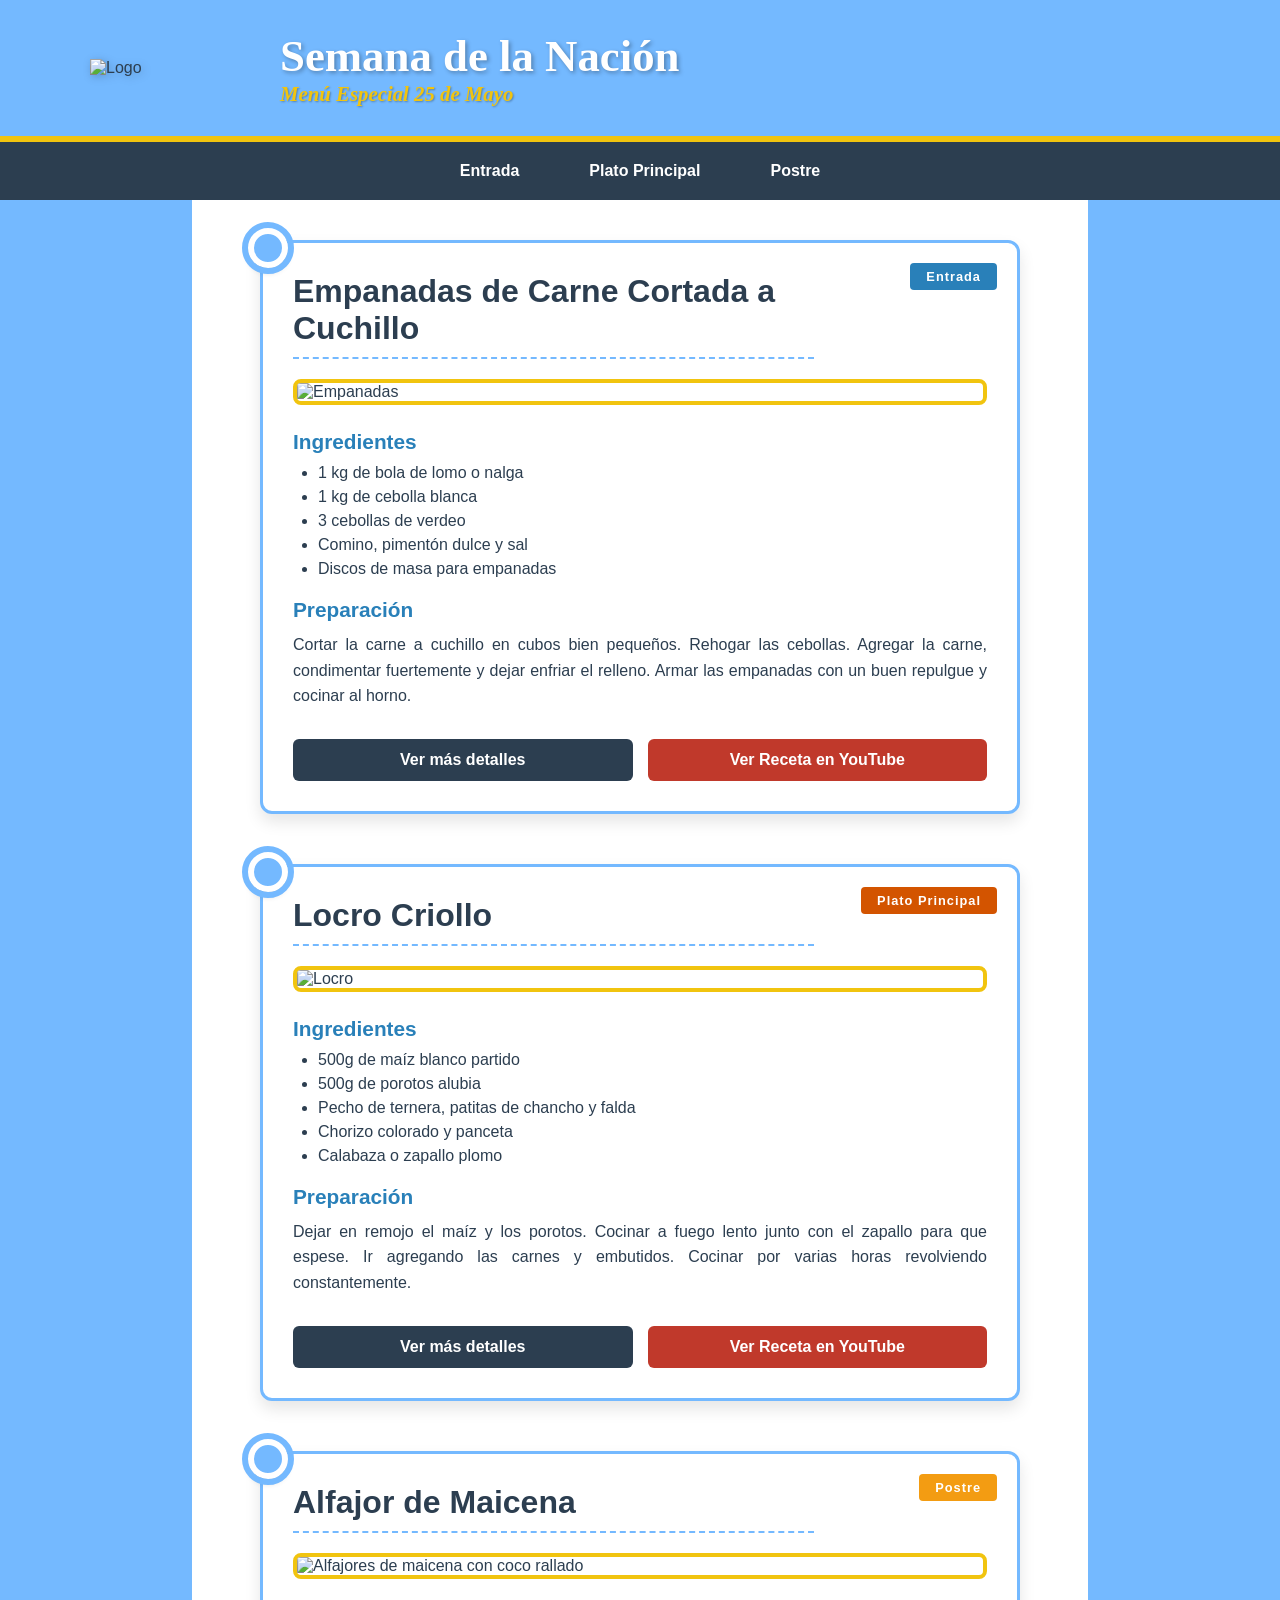
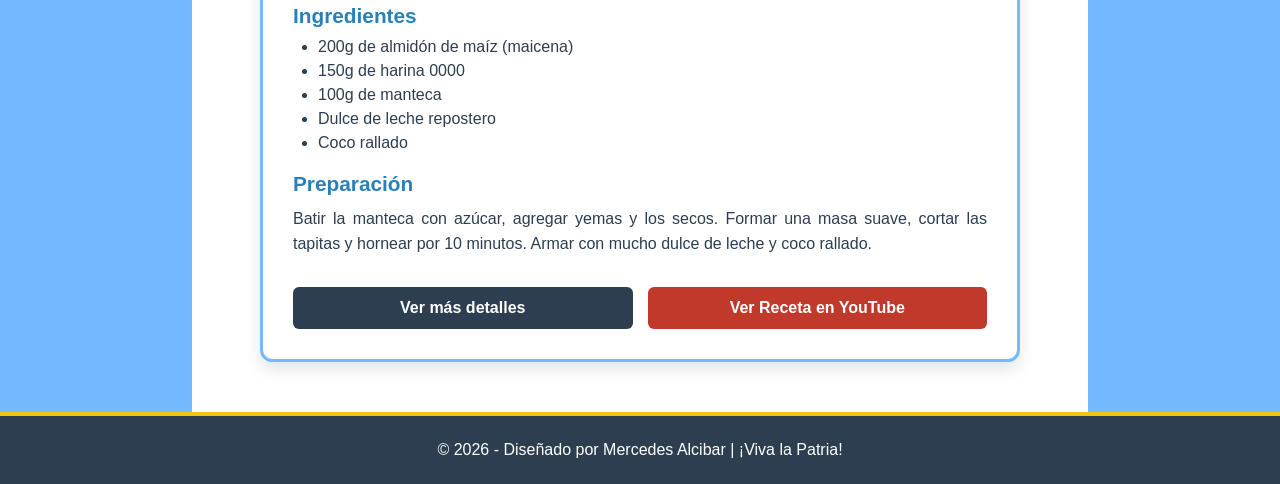
==== index.html @ 7a0f58f9 "Add files via upload" ====
<!DOCTYPE html>
<html lang="es">
<head>
    <meta charset="UTF-8">
    <meta name="viewport" content="width=device-width, initial-scale=1.0">
    <title>Menú Patria - 25 de Mayo</title>
    <link rel="stylesheet" href="estilos.css">
</head>
<body>

    <header class="main-header">
        <div class="header-container">
            <div class="logo-container">
                <img src="img/fake.logo.png" class="site-logo" alt="Logo">
            </div>
            <div class="header-text">
                <h1>Semana de la Nación</h1>
                <p class="subtitle">Menú Especial 25 de Mayo</p>
            </div>
        </div>
    </header>

    <nav class="main-nav">
        <a href="#entrada" class="btn-nav">Entrada</a>
        <a href="#principal" class="btn-nav">Plato Principal</a>
        <a href="#postre" class="btn-nav">Postre</a>
    </nav>

    <main class="menu-container">

        <section id="entrada" class="menu-section">
            <div class="escarapela"></div> <div class="badge entrada-badge">Entrada</div>
            <h2>Empanadas de Carne Cortada a Cuchillo</h2>
            
            <div class="recipe-image">
                <img src="img/empanadas.saltenas.png" alt="Empanadas">
            </div>

            <article class="recipe-details">
                <h3>Ingredientes</h3>
                <ul>
                    <li>1 kg de bola de lomo o nalga</li>
                    <li>1 kg de cebolla blanca</li>
                    <li>3 cebollas de verdeo</li>
                    <li>Comino, pimentón dulce y sal</li>
                    <li>Discos de masa para empanadas</li>
                </ul>

                <h3>Preparación</h3>
                <p>Cortar la carne a cuchillo en cubos bien pequeños. Rehogar las cebollas. Agregar la carne, condimentar fuertemente y dejar enfriar el relleno. Armar las empanadas con un buen repulgue y cocinar al horno.</p>
            </article>
            
            <div class="recipe-actions">
                <button class="btn-action">Ver más detalles</button>
                <a href="https://youtube.com/shorts/AMfD0S29WPY?si=6SI2izYp8wfJlFnQ" target="_blank" class="btn-video">Ver Receta en YouTube</a>
            </div>
        </section>

        <section id="principal" class="menu-section">
            <div class="escarapela"></div>
            <div class="badge principal-badge">Plato Principal</div>
            <h2>Locro Criollo</h2>
            
            <div class="recipe-image">
                <img src="img/Locro.jpeg" alt="Locro">
            </div>

            <article class="recipe-details">
                <h3>Ingredientes</h3>
                <ul>
                    <li>500g de maíz blanco partido</li>
                    <li>500g de porotos alubia</li>
                    <li>Pecho de ternera, patitas de chancho y falda</li>
                    <li>Chorizo colorado y panceta</li>
                    <li>Calabaza o zapallo plomo</li>
                </ul>

                <h3>Preparación</h3>
                <p>Dejar en remojo el maíz y los porotos. Cocinar a fuego lento junto con el zapallo para que espese. Ir agregando las carnes y embutidos. Cocinar por varias horas revolviendo constantemente.</p>
            </article>
            
            <div class="recipe-actions">
                <button class="btn-action">Ver más detalles</button>
                <a href="https://youtube.com/shorts/pPf_yFrTKgE?si=BUSf_AdCbO7zXbMK" target="_blank" class="btn-video">Ver Receta en YouTube</a>
            </div>
        </section>

        <section id="postre" class="menu-section">
            <div class="escarapela"></div>
            <div class="badge postre-badge">Postre</div>
            <h2>Alfajor de Maicena</h2>
            
            <div class="recipe-image">
                <img src="img/Alf.maicena.jpg" alt="Alfajores de maicena con coco rallado">
            </div>

            <article class="recipe-details">
                <h3>Ingredientes</h3>
                <ul>
                    <li>200g de almidón de maíz (maicena)</li>
                    <li>150g de harina 0000</li>
                    <li>100g de manteca</li>
                    <li>Dulce de leche repostero</li>
                    <li>Coco rallado</li>
                </ul>

                <h3>Preparación</h3>
                <p>Batir la manteca con azúcar, agregar yemas y los secos. Formar una masa suave, cortar las tapitas y hornear por 10 minutos. Armar con mucho dulce de leche y coco rallado.</p>
            </article>
            
            <div class="recipe-actions">
                <button class="btn-action">Ver más detalles</button>
                <a href="https://youtube.com/shorts/InRHRVZaz7s?si=Tuc5b-jGi6H5QFh2" target="_blank" class="btn-video">Ver Receta en YouTube</a>
            </div>
        </section>

    </main>

    <footer class="main-footer">
        <p>© 2026 - Diseñado por Mercedes Alcibar | ¡Viva la Patria!</p>
    </footer>

</body>
</html>
---- estilos.css ----
/* Configuración general */
* {
    margin: 0;
    padding: 0;
    box-sizing: border-box;
}

body {
    /* Fondo con franjas celestes y blancas simulando la bandera vertical */
    background: linear-gradient(to right, #74b9ff 15%, #ffffff 15%, #ffffff 85%, #74b9ff 85%);
    color: #2c3e50;
    font-family: 'Segoe UI', Tahoma, Geneva, Verdana, sans-serif; /* Tipografía base sans-serif */
}

/* Encabezado con estructura para el Logo */
.main-header {
    background-color: #74b9ff;
    border-bottom: 6px solid #f1c40f; /* Amarillo sol */
    padding: 30px 20px;
}

.header-container {
    max-width: 1100px;
    margin: 0 auto;
    display: flex;
    align-items: center;
}

/* Ajustes para el logo arriba a la izquierda con protagonismo */
.logo-container {
    flex: 0 0 auto; /* Permite que el contenedor se adapte al nuevo tamaño del logo */
    margin-right: 30px;
    display: flex;
    align-items: center;
}

.site-logo {
    width: 160px;        /* Agrandamos bastante el ancho */
    height: auto;        /* Mantiene la proporción original sin deformar la figura */
    object-fit: contain;
    /* Sacamos el border-radius circular, el fondo blanco y el padding para que la figura negra resalte sola */
    filter: drop-shadow(2px 2px 4px rgba(0,0,0,0.2)); /* Le da una sutil sombra al contorno negro */
    transition: transform 0.3s ease;
}

.site-logo:hover {
    transform: scale(1.05); /* Efecto visual si pasás el mouse por arriba */
}

.header-text {
    flex: 1;
}

.main-header h1 {
    font-family: 'Georgia', Cambria, serif; /* Estilo clásico reservado solo para el título principal */
    font-size: 2.8rem;
    color: #ffffff;
    text-shadow: 2px 2px 4px rgba(0,0,0,0.3);
}

.subtitle {
    font-family: 'Georgia', Cambria, serif;
    font-size: 1.3rem;
    color: #f1c40f; /* Color oro */
    font-style: italic;
    font-weight: bold;
    text-shadow: 1px 1px 2px rgba(0,0,0,0.3);
}

/* Barra de navegación */
.main-nav {
    display: flex;
    justify-content: center;
    background-color: #2c3e50; /* Azul oscuro para contrastar */
    padding: 12px;
}

.btn-nav {
    text-decoration: none;
    color: #ffffff;
    font-weight: bold;
    padding: 8px 25px;
    margin: 0 10px;
    border-radius: 5px;
    transition: background 0.3s;
}

.btn-nav:hover {
    background-color: #74b9ff;
    color: #2c3e50;
}

/* Contenedor de las recetas */
.menu-container {
    max-width: 800px;
    margin: 40px auto;
    padding: 0 20px;
}

/* Tarjetas de recetas con diseño patrio */
.menu-section {
    background-color: #ffffff;
    border: 3px solid #74b9ff;
    border-radius: 12px;
    padding: 30px;
    margin-bottom: 50px;
    position: relative;
    box-shadow: 0 8px 16px rgba(0,0,0,0.1);
}

/* Detalle estético: Escarapela simulada con CSS */
.escarapela {
    position: absolute;
    top: -15px;
    left: -15px;
    width: 40px;
    height: 40px;
    background-color: #74b9ff;
    border: 6px solid #ffffff;
    outline: 6px solid #74b9ff;
    border-radius: 50%;
    box-shadow: 0 4px 6px rgba(0,0,0,0.2);
}

/* Etiquetas (Entrada, Principal, Postre) */
.badge {
    position: absolute;
    top: 20px;
    right: 20px;
    padding: 6px 16px;
    border-radius: 4px;
    color: white;
    font-size: 0.8rem;
    font-weight: bold;
    letter-spacing: 1px;
}

.entrada-badge { background-color: #2980b9; }
.principal-badge { background-color: #d35400; }
.postre-badge { background-color: #f39c12; }

.menu-section h2 {
    color: #2c3e50;
    margin-bottom: 20px;
    font-size: 2rem;
    border-bottom: 2px dashed #74b9ff;
    padding-bottom: 10px;
    width: 75%;
}

/* Contenedor de imágenes */
.recipe-image {
    width: 100%;
    max-height: 380px;
    overflow: hidden;
    border-radius: 8px;
    border: 4px solid #f1c40f; /* Marco dorado para las fotos */
    margin-bottom: 25px;
}

.recipe-image img {
    width: 100%;
    height: 100%;
    object-fit: cover;
}

/* Textos internos - Todo con Sans-Serif limpio */
.recipe-details h3 {
    color: #2980b9;
    margin: 20px 0 10px 0;
    font-size: 1.3rem;
}

.recipe-details ul {
    margin-left: 25px;
    margin-bottom: 20px;
}

.recipe-details li {
    margin-bottom: 6px;
}

.recipe-details p {
    line-height: 1.6;
    text-align: justify;
}

/* Contenedor para botones inferiores */
.recipe-actions {
    display: flex;
    gap: 15px;
    margin-top: 30px;
}

/* Botón clásico */
.btn-action {
    flex: 1;
    background-color: #2c3e50;
    color: white;
    border: none;
    padding: 12px;
    border-radius: 6px;
    font-size: 1rem;
    font-weight: bold;
    cursor: pointer;
    transition: background 0.2s;
}

.btn-action:hover {
    background-color: #74b9ff;
}

/* Botón de YouTube estilo enlace */
.btn-video {
    flex: 1;
    display: flex;
    justify-content: center;
    align-items: center;
    background-color: #c0392b; /* Rojo YouTube */
    color: white;
    text-decoration: none;
    padding: 12px;
    border-radius: 6px;
    font-size: 1rem;
    font-weight: bold;
    transition: background 0.2s;
    text-align: center;
}

.btn-video:hover {
    background-color: #e74c3c;
}

/* Pie de página */
.main-footer {
    text-align: center;
    padding: 25px;
    background-color: #2c3e50;
    color: #ffffff;
    border-top: 4px solid #f1c40f;
}
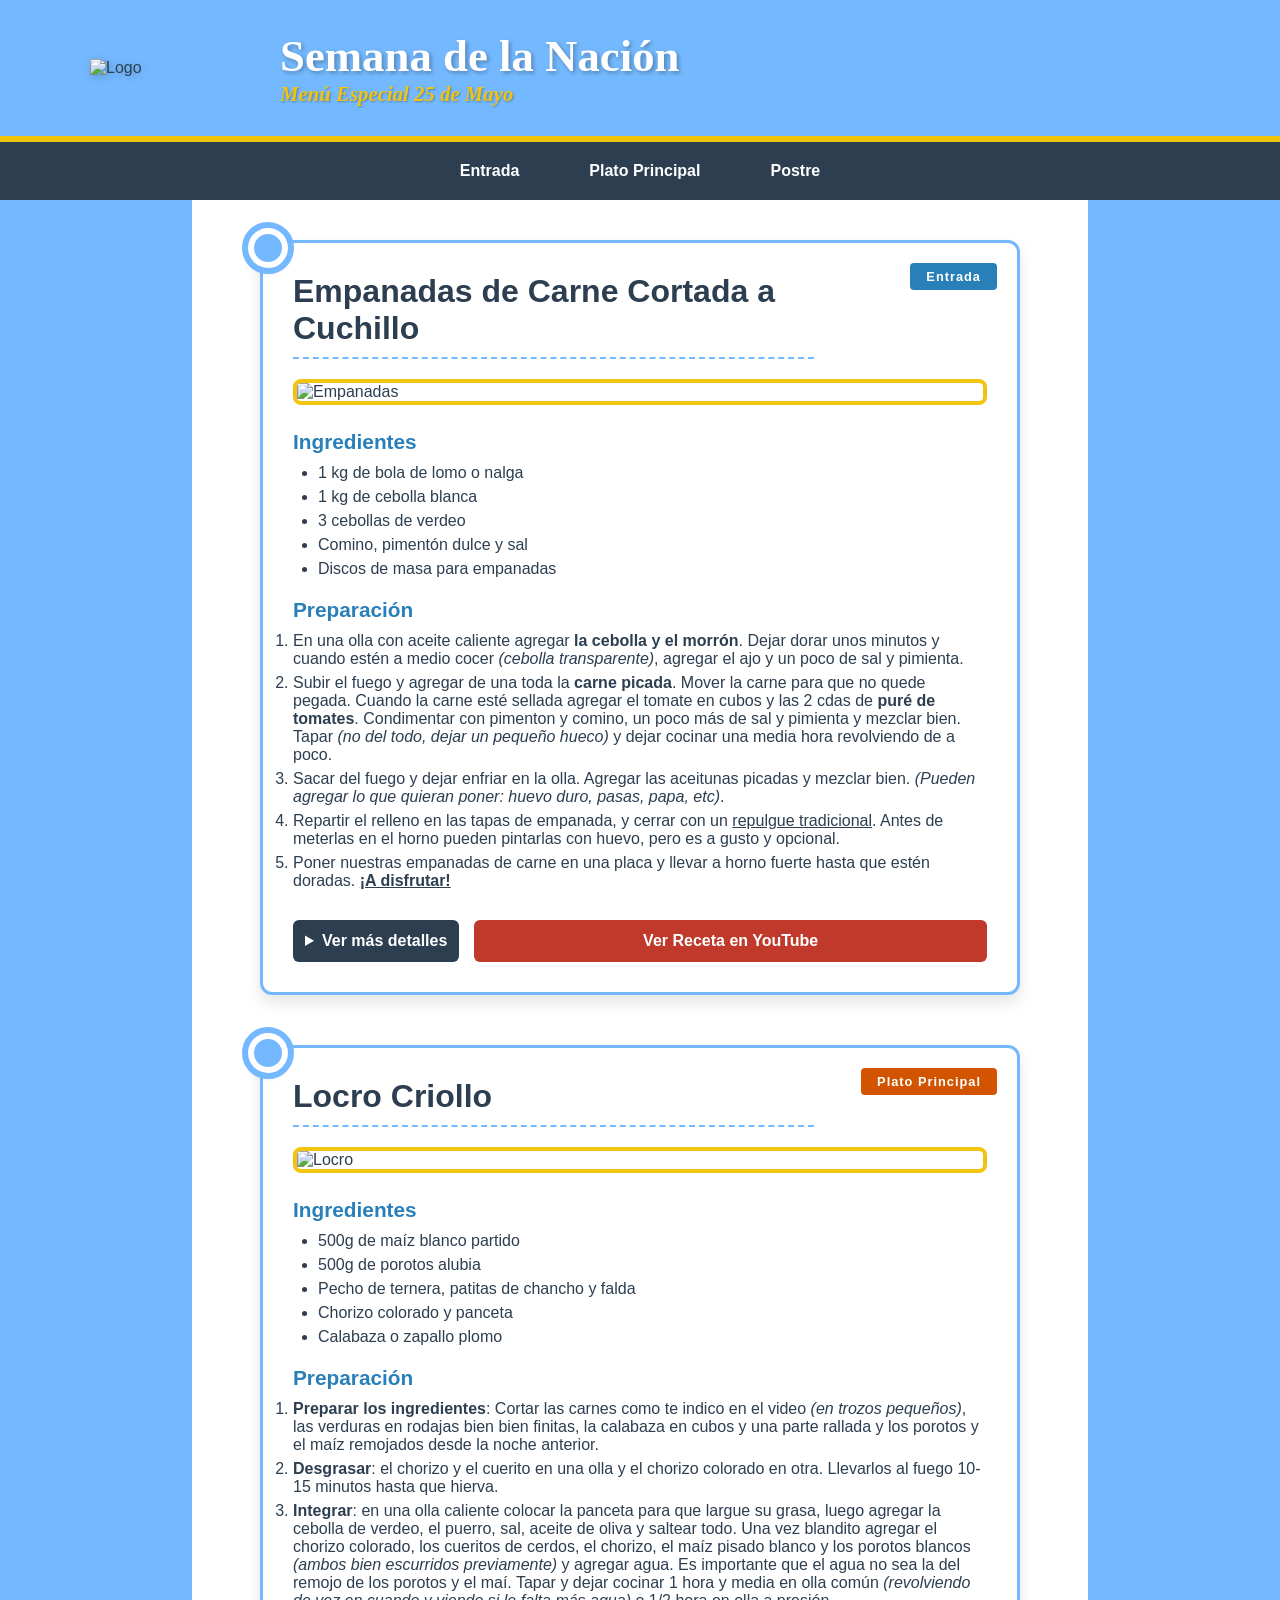
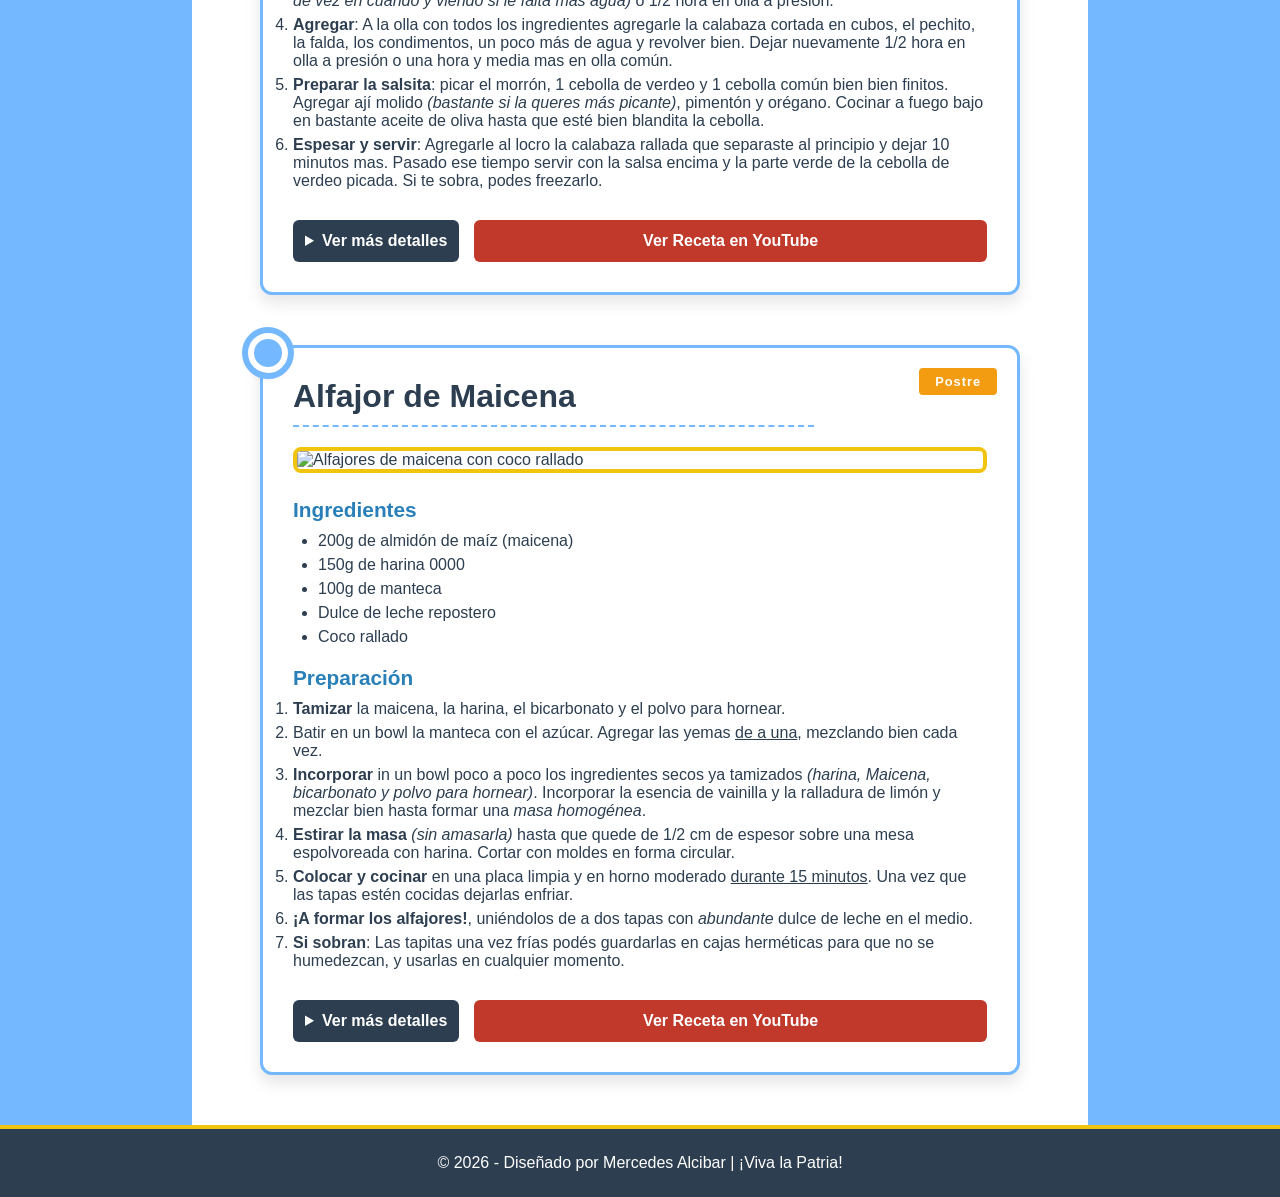
==== commit 1ead2488: "Update index.html" ====
--- a/index.html
+++ b/index.html
@@ -47,11 +47,24 @@
                 </ul>
 
                 <h3>Preparación</h3>
-                <p>Cortar la carne a cuchillo en cubos bien pequeños. Rehogar las cebollas. Agregar la carne, condimentar fuertemente y dejar enfriar el relleno. Armar las empanadas con un buen repulgue y cocinar al horno.</p>
+                <ol>
+                   <li> En una olla con aceite caliente agregar <b>la cebolla y el morrón</b>. Dejar dorar unos minutos y cuando estén a medio cocer <i>(cebolla transparente)</i>, agregar el ajo y un poco de sal y pimienta.</li>
+                   <li>Subir el fuego y agregar de una toda la <b>carne picada</b>. Mover la carne para que no quede pegada. Cuando la carne esté sellada agregar el tomate en cubos y las 2 cdas de <b>puré de tomates</b>. Condimentar con pimenton y comino, un poco más de sal y pimienta y mezclar bien. Tapar <i>(no del todo, dejar un pequeño hueco)</i> y dejar cocinar una media hora revolviendo de a poco.</li>
+                   <li>Sacar del fuego y dejar enfriar en la olla. Agregar las aceitunas picadas y mezclar bien. <i>(Pueden agregar lo que quieran poner: huevo duro, pasas, papa, etc)</i>.</li>
+                   <li>Repartir el relleno en las tapas de empanada,  y cerrar con un <u>repulgue tradicional</u>. Antes de meterlas en el horno pueden pintarlas con huevo, pero es a gusto y opcional.</li>
+                   <li>Poner nuestras empanadas de carne en una placa y llevar a horno fuerte hasta que estén doradas. <u> <b>¡A disfrutar!</b> </u> </li>
+                </ol>
             </article>
             
             <div class="recipe-actions">
-                <button class="btn-action">Ver más detalles</button>
+                <details class="details-container">
+                    <summary class="btn-action">Ver más detalles</summary>
+                    <div class="details-content">
+                        <p><strong>Origen Histórico:</strong> Aunque llegaron con los colonizadores españoles, cada región argentina adoptó su propia receta convirtiéndose en el clásico "al paso" de los festejos de la Revolución de Mayo desde 1810.</p>
+                        <p><strong>Secreto del Chef:</strong> Para que queden bien jugosas, la clave es cortar la carne en cubos milimétricos a mano y dejar reposar el relleno (el "recado") en la heladera de un día para el otro.</p>
+                        <p><strong>Maridaje:</strong> Ideal para acompañar con un vino Torrontés salteño bien fresco o un Malbec joven.</p>
+                    </div>
+                </details>
                 <a href="https://youtube.com/shorts/AMfD0S29WPY?si=6SI2izYp8wfJlFnQ" target="_blank" class="btn-video">Ver Receta en YouTube</a>
             </div>
         </section>
@@ -76,11 +89,25 @@
                 </ul>
 
                 <h3>Preparación</h3>
-                <p>Dejar en remojo el maíz y los porotos. Cocinar a fuego lento junto con el zapallo para que espese. Ir agregando las carnes y embutidos. Cocinar por varias horas revolviendo constantemente.</p>
+                <ol>
+                    <li><b>Preparar los ingredientes</b>: Cortar las carnes como te indico en el video <i>(en trozos pequeños)</i>, las verduras en rodajas bien bien finitas, la calabaza en cubos y una parte rallada y los porotos y el maíz remojados desde la noche anterior.</li>
+                    <li><b>Desgrasar</b>: el chorizo y el cuerito en una olla y el chorizo colorado en otra. Llevarlos al fuego 10-15 minutos hasta que hierva. </li>
+                    <li><b>Integrar</b>: en una olla caliente colocar la panceta para que largue su grasa, luego agregar la cebolla de verdeo, el puerro, sal, aceite de oliva y saltear todo. Una vez blandito agregar el chorizo colorado, los cueritos de cerdos, el chorizo, el maíz pisado blanco y los porotos blancos <i>(ambos bien escurridos previamente)</i> y agregar agua.  Es importante que el agua no sea la del remojo de los porotos y el maí. Tapar y dejar cocinar 1 hora y media en olla común <i>(revolviendo de vez en cuando y viendo si le falta más agua)</i> o 1/2 hora en olla a presión.</li>
+                    <li><b>Agregar</b>: A la olla con todos los ingredientes agregarle la calabaza cortada en cubos, el pechito, la falda, los condimentos, un poco más de agua y revolver bien. Dejar nuevamente 1/2 hora en olla a presión o una hora y media mas en olla común. </li>
+                    <li><b>Preparar la salsita</b>: picar el morrón, 1 cebolla de verdeo y 1 cebolla común bien bien finitos. Agregar ají molido <i>(bastante si la queres más picante)</i>, pimentón y orégano. Cocinar a fuego bajo en bastante aceite de oliva hasta que esté bien blandita la cebolla.</li>
+                    <li><b>Espesar y servir</b>: Agregarle al locro la calabaza rallada que separaste al principio y dejar 10 minutos mas. Pasado ese tiempo servir con la salsa encima y la parte verde de la cebolla de verdeo picada. Si te sobra, podes freezarlo.</li>
+                </ol>
             </article>
             
             <div class="recipe-actions">
-                <button class="btn-action">Ver más detalles</button>
+                <details class="details-container">
+                    <summary class="btn-action">Ver más detalles</summary>
+                    <div class="details-content">
+                        <p><strong>Origen Histórico:</strong> Un guiso precolombino de base indígena (quechua "luqru") que adoptó carnes europeas tras la colonización. Es el plato patrio por excelencia en los fríos mediodías de mayo.</p>
+                        <p><strong>Secreto del Chef:</strong> El zapallo plomo o calabaza debe disolverse casi por completo durante la cocción lenta para lograr esa textura densa y cremosa característica.</p>
+                        <p><strong>Maridaje:</strong> Combina a la perfección con un vino tinto estructurado como un Cabernet Sauvignon o un Malbec con madera.</p>
+                    </div>
+                </details>
                 <a href="https://youtube.com/shorts/pPf_yFrTKgE?si=BUSf_AdCbO7zXbMK" target="_blank" class="btn-video">Ver Receta en YouTube</a>
             </div>
         </section>
@@ -105,11 +132,26 @@
                 </ul>
 
                 <h3>Preparación</h3>
-                <p>Batir la manteca con azúcar, agregar yemas y los secos. Formar una masa suave, cortar las tapitas y hornear por 10 minutos. Armar con mucho dulce de leche y coco rallado.</p>
+                <ol> 
+                    <li><b>Tamizar</b> la maicena, la harina, el bicarbonato y el polvo para hornear. </li>
+                    <li>Batir en un bowl la manteca con el azúcar. Agregar las yemas <u>de a una</u>, mezclando bien cada vez.</li>
+                    <li><b>Incorporar</b> in un bowl poco a poco los ingredientes secos ya tamizados <i>(harina, Maicena, bicarbonato y polvo para hornear)</i>. Incorporar la esencia de vainilla y la ralladura de limón y mezclar bien hasta formar una <i>masa homogénea</i>.</li>
+                    <li><b>Estirar la masa</b> <i>(sin amasarla)</i> hasta que quede de 1/2 cm de espesor sobre una mesa espolvoreada con harina. Cortar con moldes en forma circular.</li>
+                    <li><b>Colocar y cocinar</b> en una placa limpia y en horno moderado <u>durante 15 minutos</u>. Una vez que las tapas estén cocidas dejarlas enfriar.</li>
+                    <li><b>¡A formar los alfajores!</b>, uniéndolos de a dos tapas con <i>abundante</i> dulce de leche en el medio.</li>
+                    <li><b>Si sobran</b>: Las tapitas una vez frías podés guardarlas en cajas herméticas para que no se humedezcan, y usarlas en cualquier momento.</li>
+                </ol>
             </article>
             
             <div class="recipe-actions">
-                <button class="btn-action">Ver más detalles</button>
+                <details class="details-container">
+                    <summary class="btn-action">Ver más detalles</summary>
+                    <div class="details-content">
+                        <p><strong>Origen Histórico:</strong> De raíz árabe-andaluza, el alfajor se transformó por completo en Argentina gracias a la incorporación del dulce de leche. La versión de maicena es un emblema de las meriendas caseras del país.</p>
+                        <p><strong>Secreto del Chef:</strong> Las tapas no deben dorarse arriba en el horno; tienen que quedar blancas y suaves para que se deshagan en la boca.</p>
+                        <p><strong>Maridaje:</strong> El broche de oro ideal acompañado de un café de filtro caliente o un clásico mate amargo.</p>
+                    </div>
+                </details>
                 <a href="https://youtube.com/shorts/InRHRVZaz7s?si=Tuc5b-jGi6H5QFh2" target="_blank" class="btn-video">Ver Receta en YouTube</a>
             </div>
         </section>
@@ -121,4 +163,4 @@
     </footer>
 
 </body>
-</html>+</html>
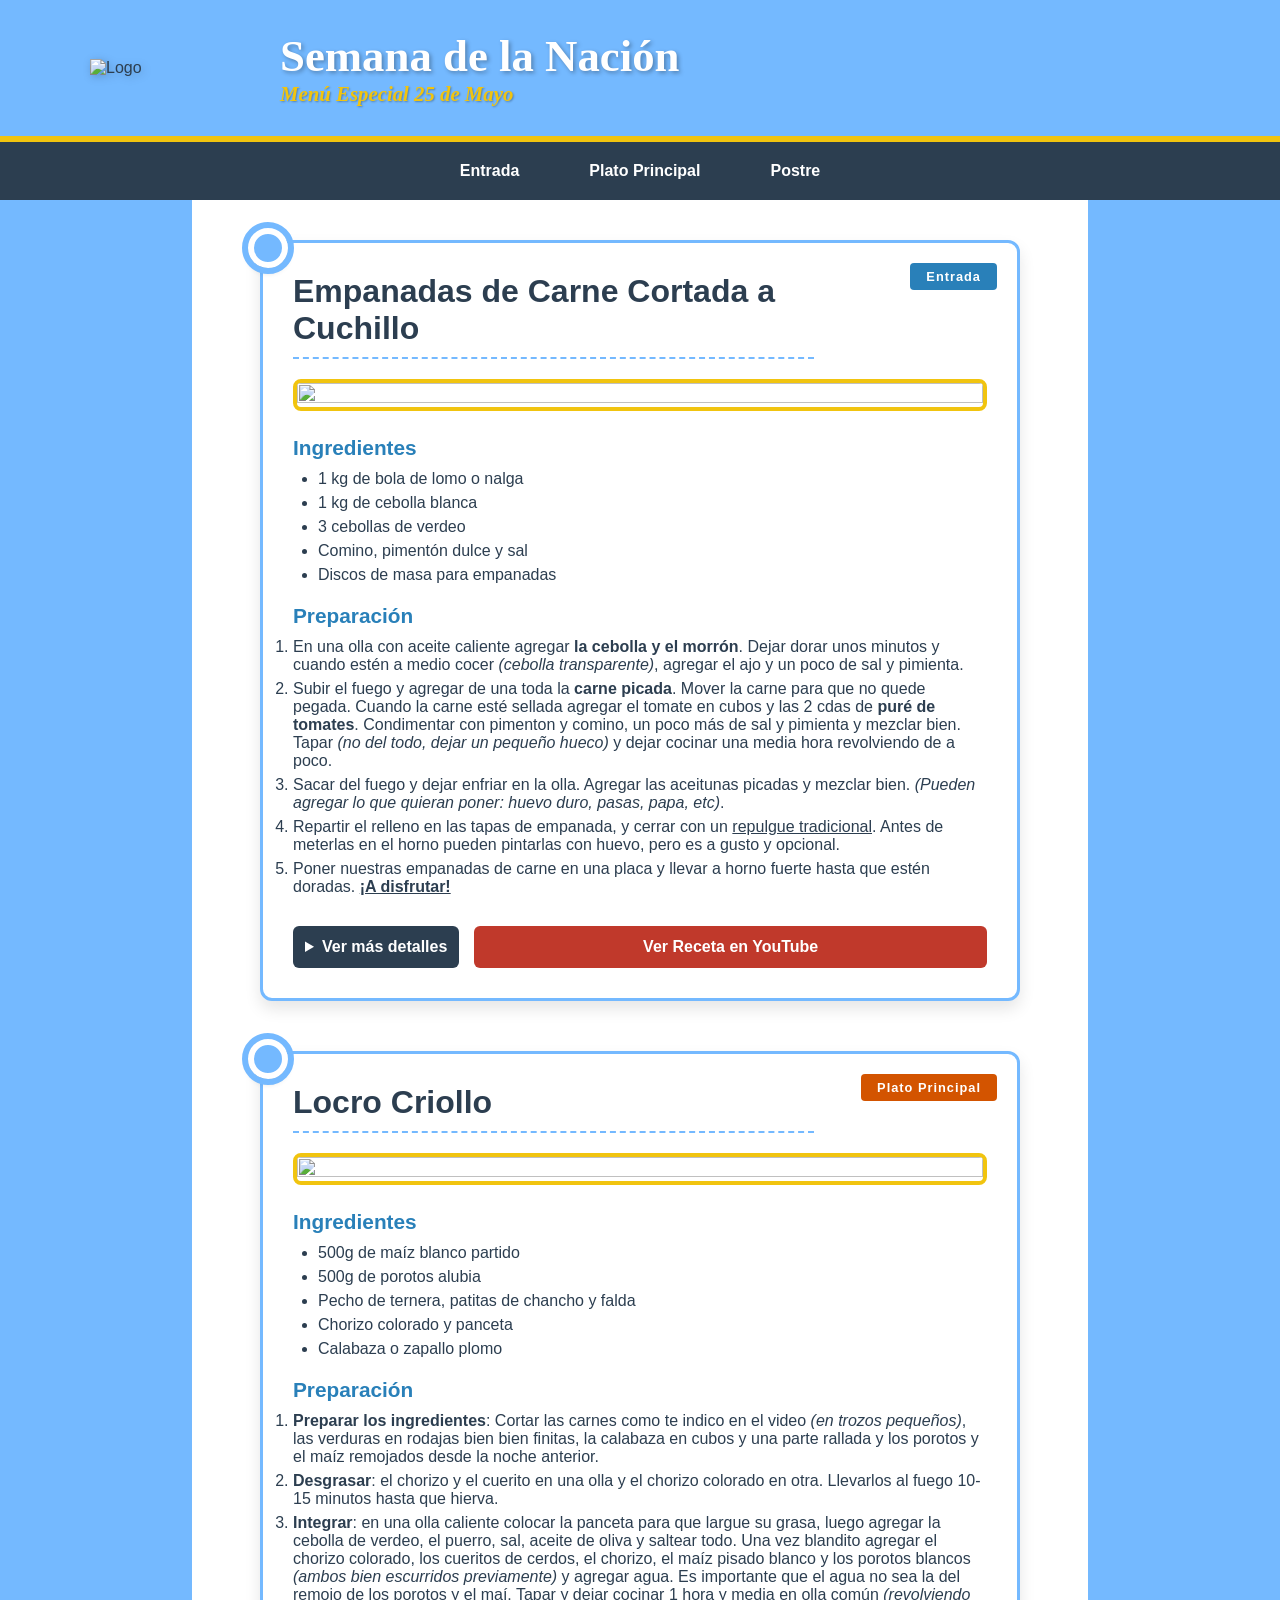
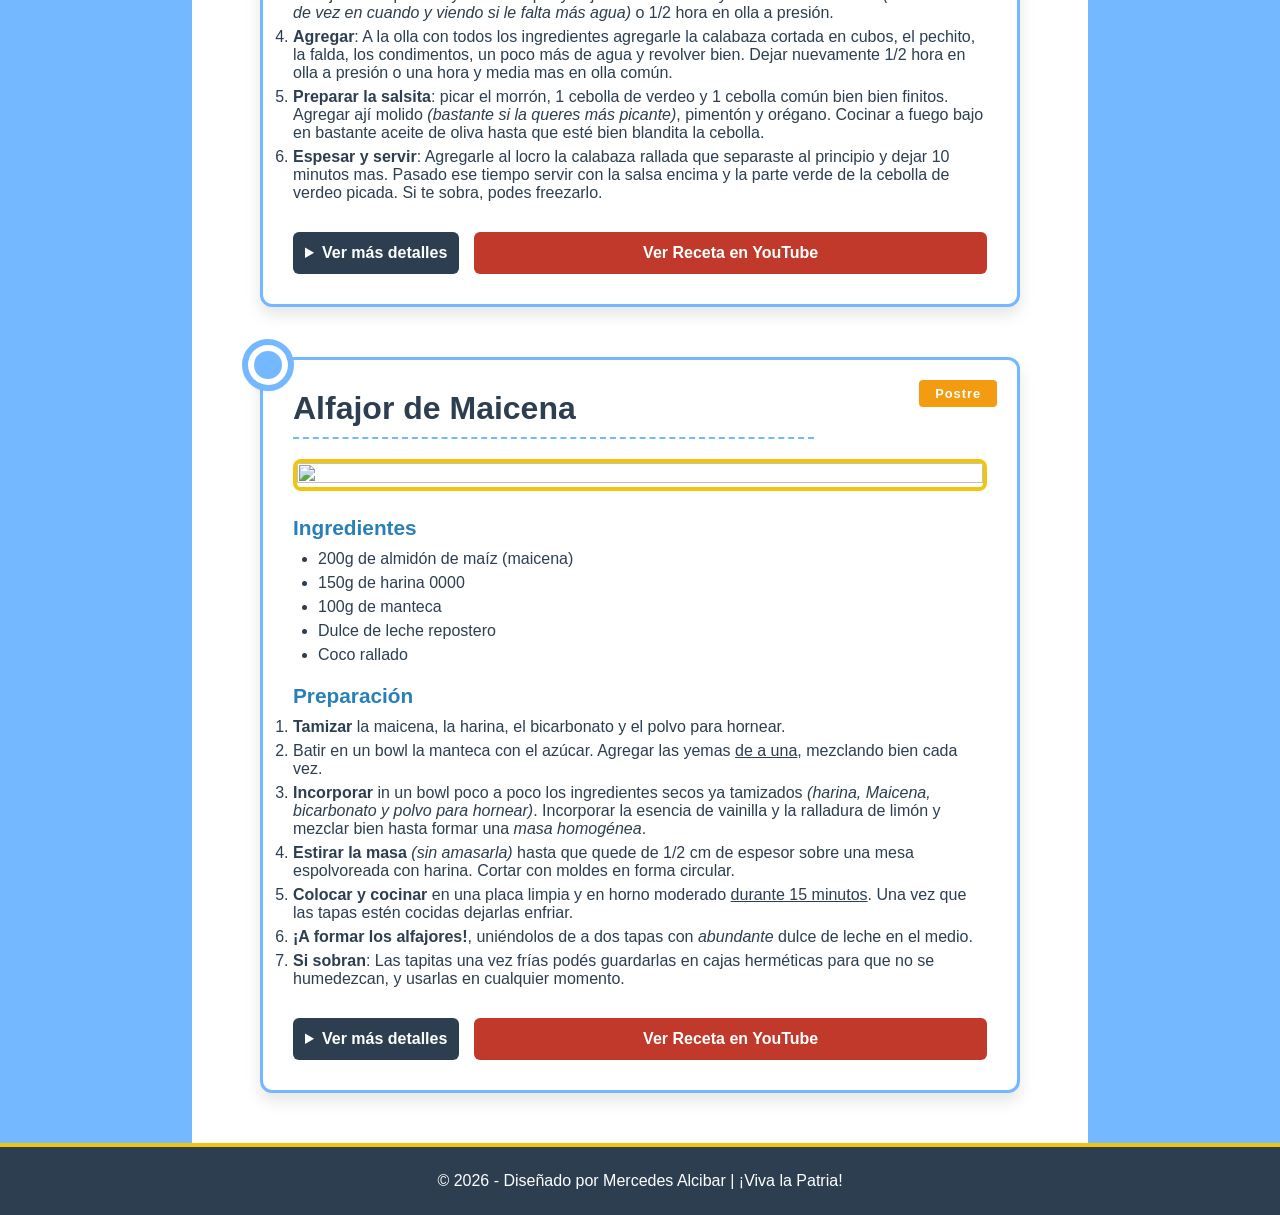
==== commit b07475e5: "Add files via upload" ====
--- a/index.html
+++ b/index.html
@@ -33,7 +33,7 @@
             <h2>Empanadas de Carne Cortada a Cuchillo</h2>
             
             <div class="recipe-image">
-                <img src="img/empanadas.saltenas.png" alt="Empanadas">
+                <img src="img/empanadas.saltenas.png">
             </div>
 
             <article class="recipe-details">
@@ -75,7 +75,7 @@
             <h2>Locro Criollo</h2>
             
             <div class="recipe-image">
-                <img src="img/Locro.jpeg" alt="Locro">
+                <img src="img/Locro.jpeg">
             </div>
 
             <article class="recipe-details">
@@ -118,7 +118,7 @@
             <h2>Alfajor de Maicena</h2>
             
             <div class="recipe-image">
-                <img src="img/Alf.maicena.jpg" alt="Alfajores de maicena con coco rallado">
+                <img src="img/Alf.maicena.jpg">
             </div>
 
             <article class="recipe-details">
@@ -163,4 +163,4 @@
     </footer>
 
 </body>
-</html>
+</html>
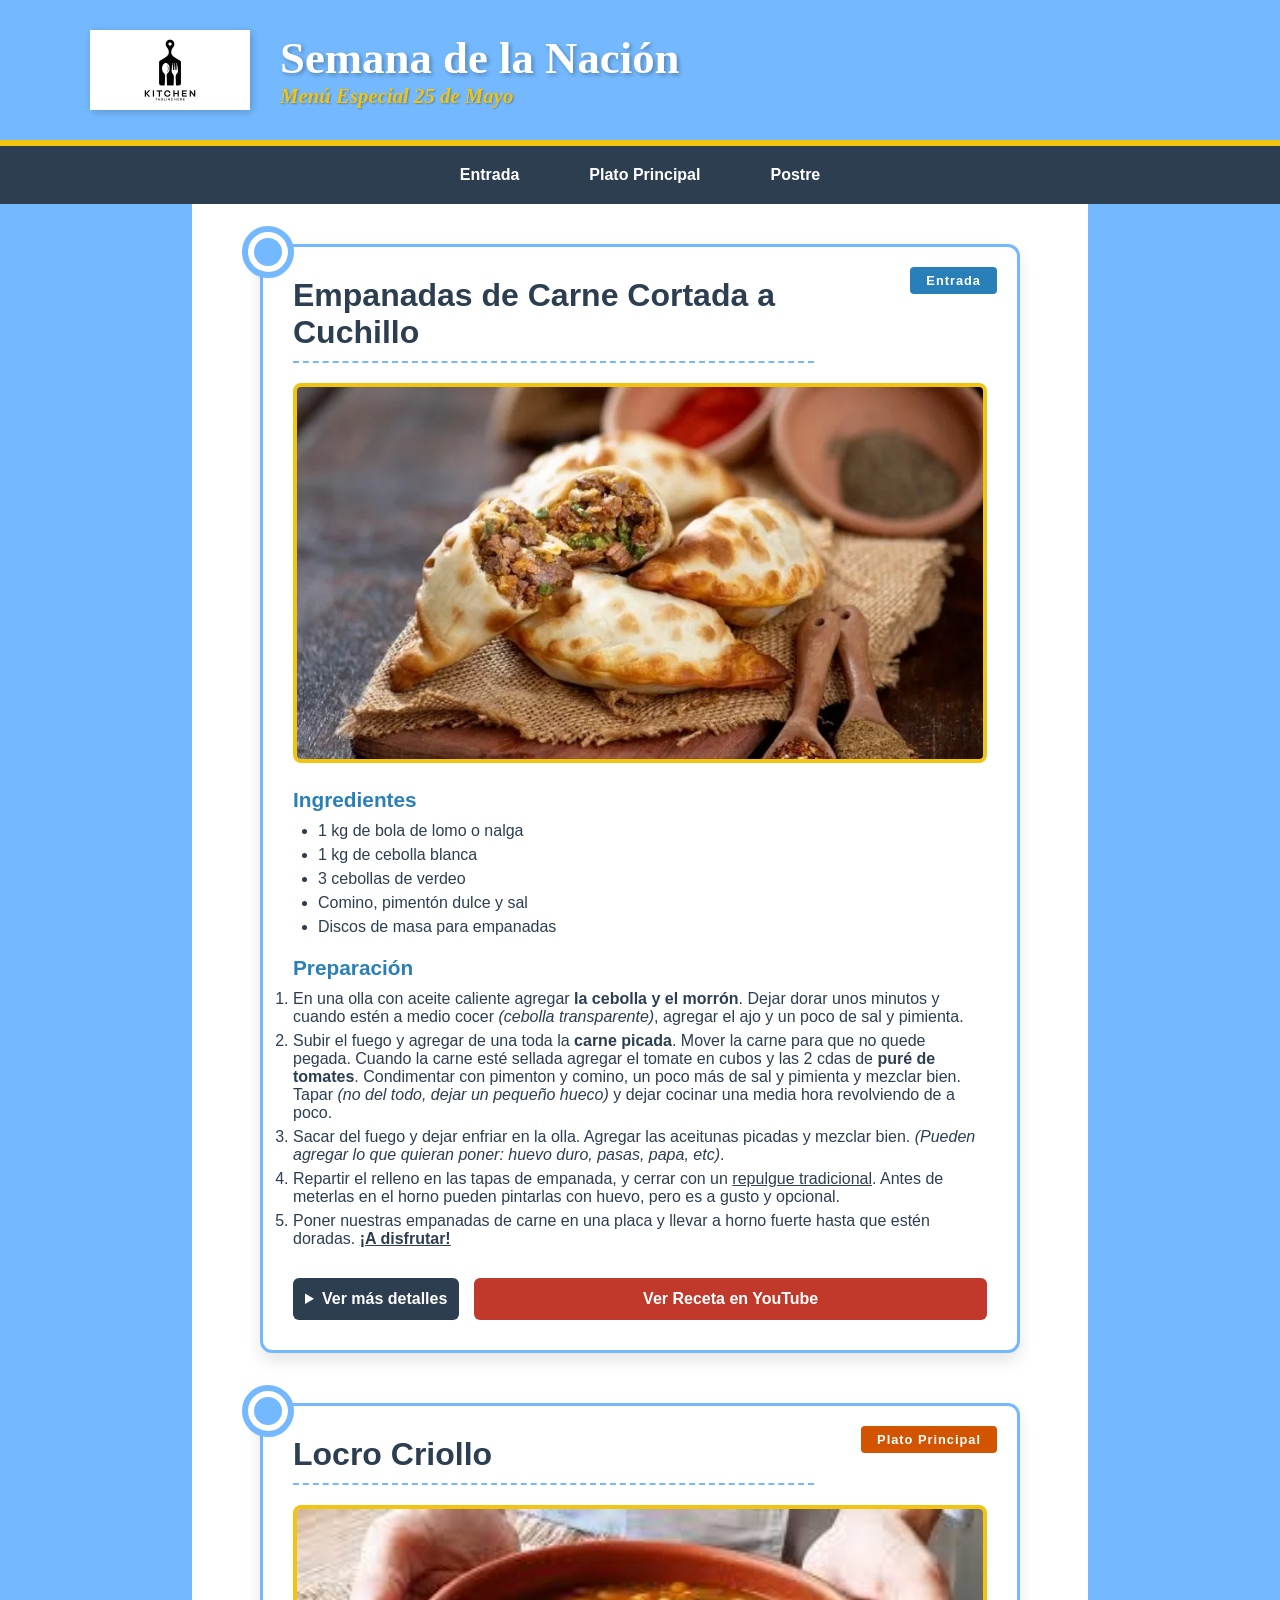
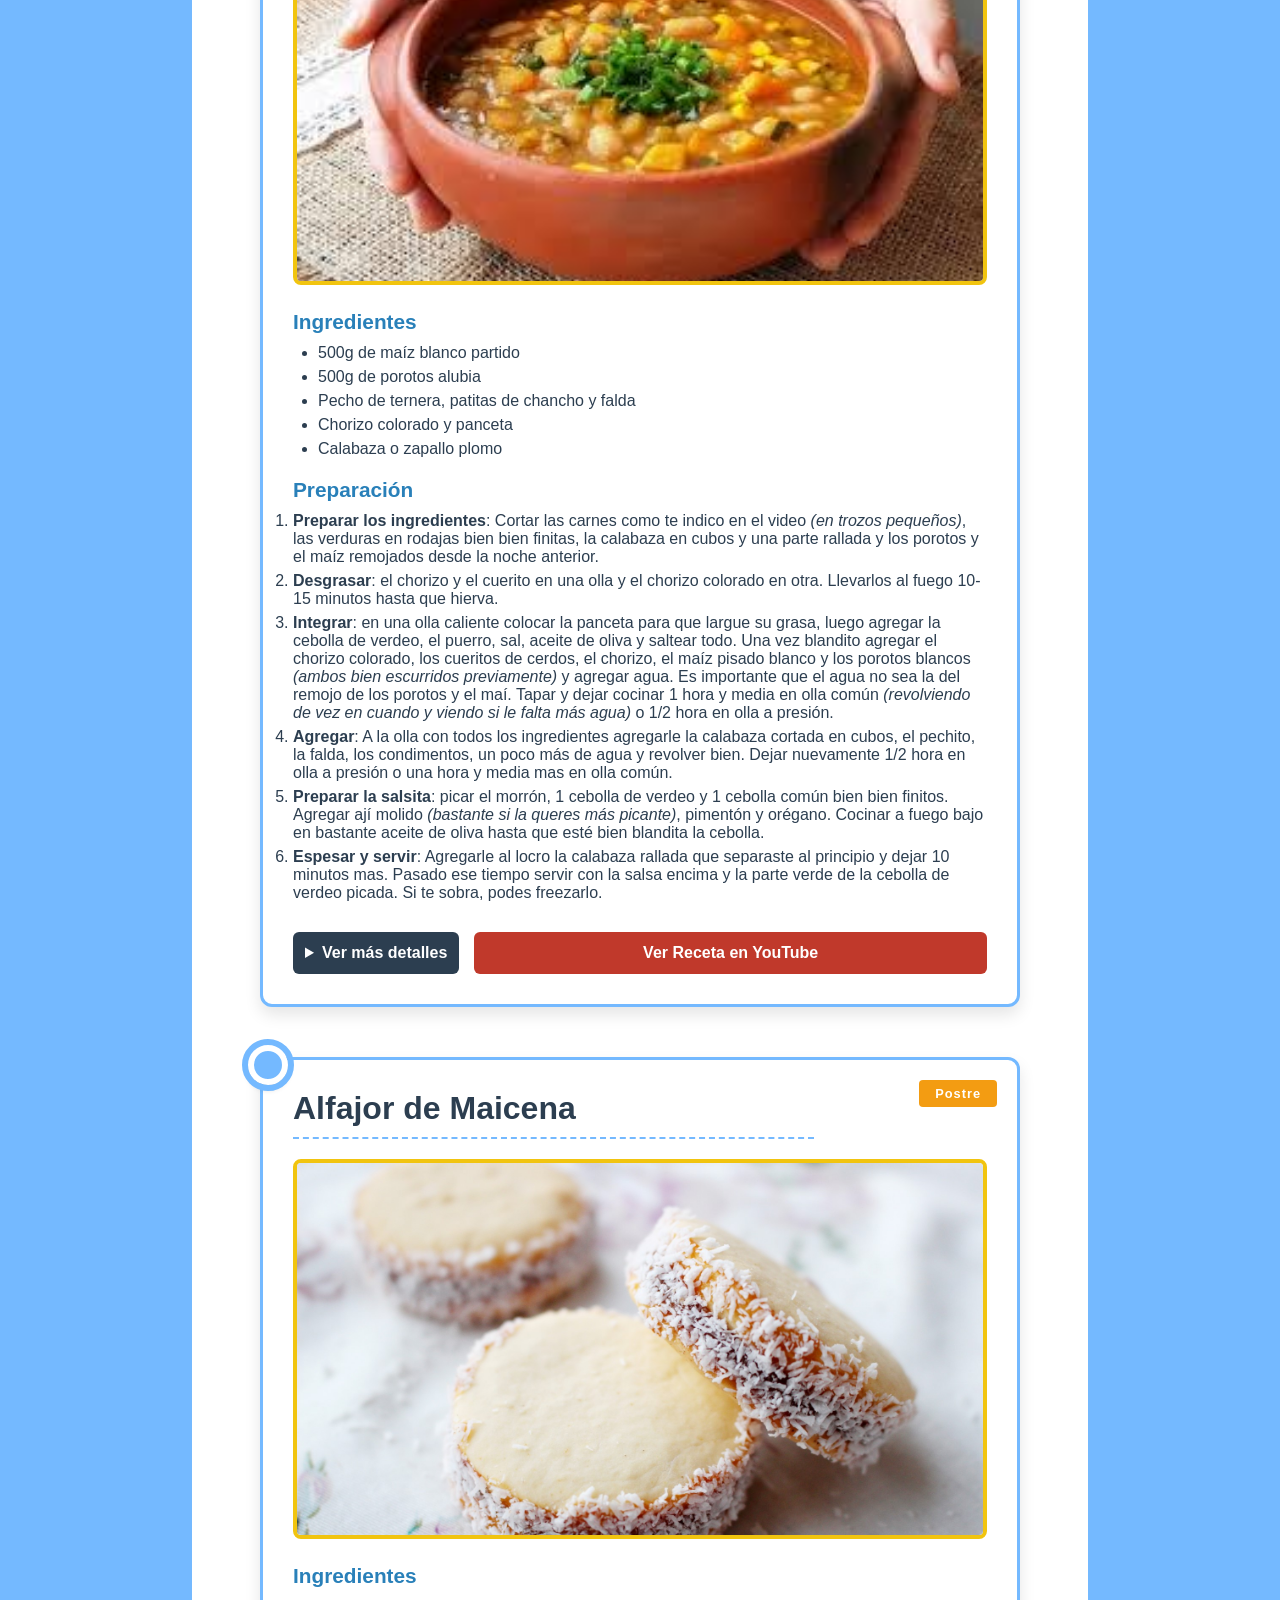
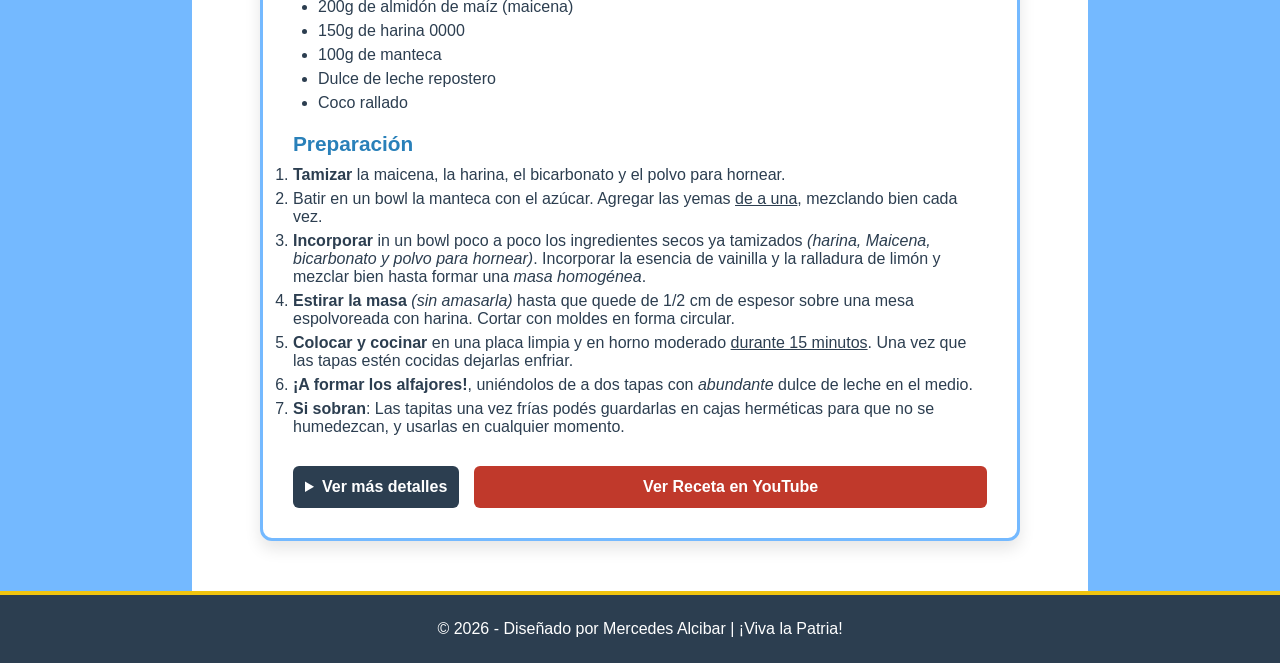
==== commit ddf01e7a: "Update index.html" ====
--- a/index.html
+++ b/index.html
@@ -118,7 +118,7 @@
             <h2>Alfajor de Maicena</h2>
             
             <div class="recipe-image">
-                <img src="img/Alf.maicena.jpg">
+               <img src="img/Alf.maicena.jpg">
             </div>
 
             <article class="recipe-details">
@@ -163,4 +163,4 @@
     </footer>
 
 </body>
-</html>+</html>
